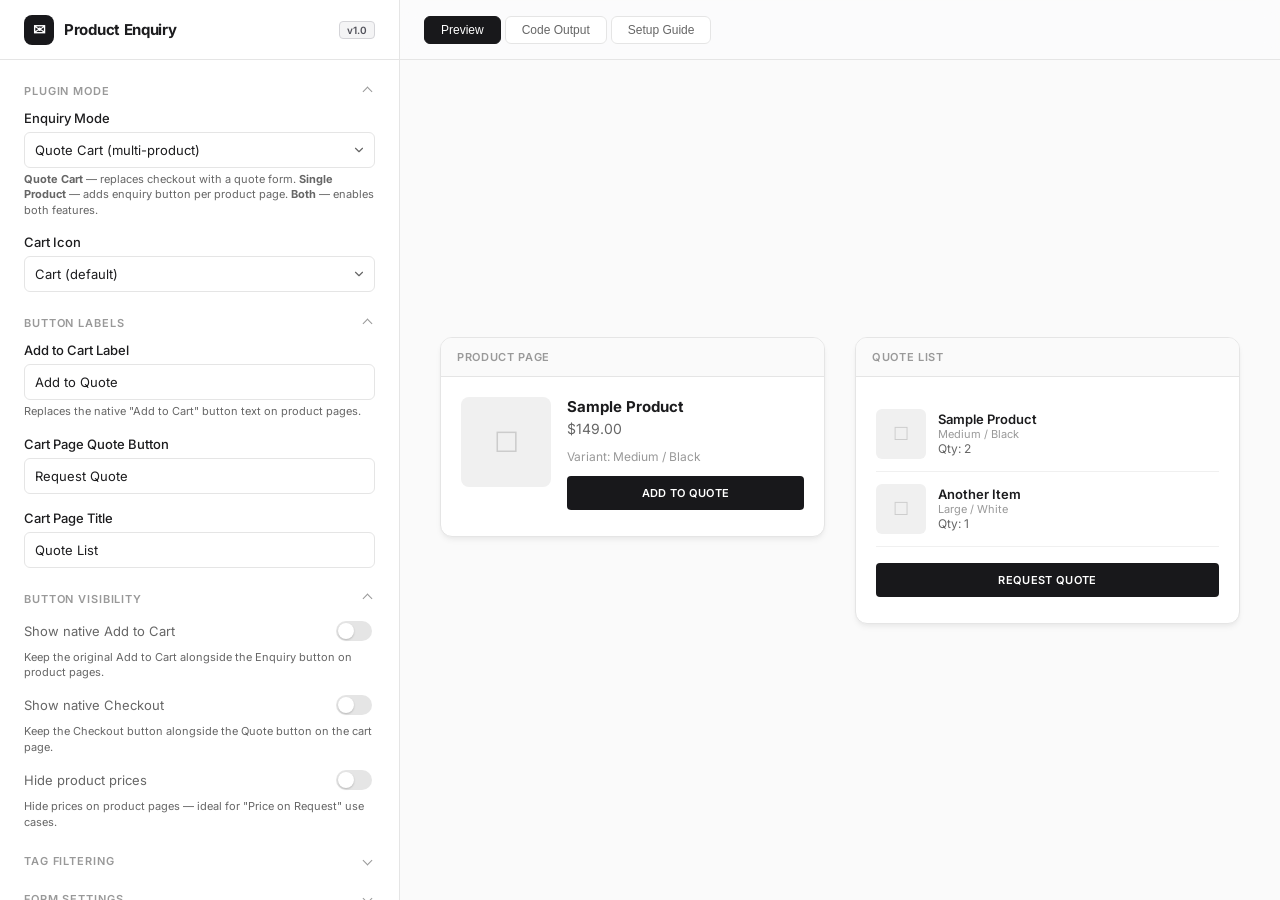
==== config-generator.html @ 03ecea2e "Fix CDN URLs to match actual repo name Product-Quote-Form Co-Authored-By: Claude Opus 4.6 <noreply@a" ====
<!DOCTYPE html>
<html lang="en">
<head>
<meta charset="UTF-8" />
<meta name="viewport" content="width=device-width, initial-scale=1.0" />
<title>SDL Product Enquiry — Config Generator</title>

<link rel="preconnect" href="https://fonts.googleapis.com">
<link rel="preconnect" href="https://fonts.gstatic.com" crossorigin>
<link href="https://fonts.googleapis.com/css2?family=Inter:wght@400;500;600;700&family=JetBrains+Mono:wght@400;500&display=swap" rel="stylesheet">

<style>
:root {
  --bg-body: #F5F5F7;
  --bg-sidebar: #FFFFFF;
  --text-main: #1C1C1E;
  --text-secondary: #666666;
  --text-tertiary: #999999;
  --border-light: #E5E5E5;
  --border-hover: #D4D4D4;
  --border-active: #18181B;
  --accent: #18181B;
  --accent-hover: #09090B;
  --accent-contrast: #FFFFFF;
  --shadow-sm: 0 1px 2px rgba(0,0,0,0.04);
  --shadow-md: 0 4px 6px -1px rgba(0,0,0,0.05), 0 2px 4px -1px rgba(0,0,0,0.03);
  --shadow-lg: 0 20px 40px -12px rgba(0,0,0,0.18);
  --radius-sm: 6px;
  --radius-md: 8px;
  --radius-lg: 12px;
  --sidebar-width: 400px;
  --header-height: 60px;
}

* { box-sizing: border-box; outline: none; }

body {
  font-family: 'Inter', sans-serif;
  background: var(--bg-body);
  color: var(--text-main);
  margin: 0; padding: 0;
  height: 100vh;
  display: flex;
  overflow: hidden;
  font-size: 13px;
  -webkit-font-smoothing: antialiased;
}

/* ── SIDEBAR ─────────────────────────────────────────────────────────── */
.sidebar {
  width: var(--sidebar-width);
  background: var(--bg-sidebar);
  border-right: 1px solid var(--border-light);
  display: flex;
  flex-direction: column;
  z-index: 20;
  flex-shrink: 0;
}
.sidebar-header {
  height: var(--header-height);
  padding: 0 24px;
  border-bottom: 1px solid var(--border-light);
  display: flex; align-items: center; justify-content: space-between;
  background: rgba(255,255,255,0.85);
  backdrop-filter: blur(10px);
  flex-shrink: 0;
}
.sidebar-header h2 {
  font-size: 15px; font-weight: 700; margin: 0;
  display: flex; align-items: center; gap: 10px; letter-spacing: -0.02em;
}
.brand-icon {
  width: 30px; height: 30px; background: var(--accent); color: #fff;
  border-radius: 8px; display: inline-flex; align-items: center; justify-content: center; flex-shrink: 0;
  font-size: 15px;
}
.sidebar-header .badge {
  font-size: 10px; background: #F4F4F5; padding: 2px 7px; border-radius: 4px;
  color: #52525B; font-weight: 600; border: 1px solid #D4D4D8;
}
.sidebar-content { flex: 1; overflow-y: auto; padding: 24px; }
.sidebar-content::-webkit-scrollbar { width: 6px; }
.sidebar-content::-webkit-scrollbar-thumb { background: #E5E5E5; border-radius: 3px; }
.sidebar-content::-webkit-scrollbar-thumb:hover { background: #D4D4D4; }

/* ── GROUPS ──────────────────────────────────────────────────────────── */
.group { margin-bottom: 24px; }
.group-header {
  font-size: 11px; font-weight: 600; text-transform: uppercase; letter-spacing: 0.08em;
  color: var(--text-tertiary); margin-bottom: 12px; cursor: pointer;
  display: flex; align-items: center; justify-content: space-between; transition: color 0.2s;
  user-select: none;
}
.group-header:hover { color: var(--text-main); }
.group-header::after {
  content: ''; width: 6px; height: 6px;
  border-right: 1.5px solid currentColor; border-bottom: 1.5px solid currentColor;
  transform: rotate(45deg); transition: transform 0.2s; margin-right: 4px;
}
.group.open .group-header::after { transform: rotate(-135deg); }
.group-body { display: none; }
.group.open .group-body { display: block; animation: slideIn 0.2s ease-out; }
@keyframes slideIn { from { opacity: 0; transform: translateY(-5px); } to { opacity: 1; transform: translateY(0); } }

/* ── CONTROLS ────────────────────────────────────────────────────────── */
.control-row { margin-bottom: 16px; }
label { display: block; font-size: 13px; font-weight: 500; margin-bottom: 6px; color: var(--text-main); }
.helper { font-size: 11px; color: var(--text-secondary); margin-top: 4px; line-height: 1.4; }

input[type="text"], input[type="number"], select {
  width: 100%; height: 36px; padding: 0 10px;
  font-family: inherit; font-size: 13px;
  border: 1px solid var(--border-light); border-radius: var(--radius-sm);
  background: #fff; color: var(--text-main); transition: all 0.15s; appearance: none;
}
input:hover, select:hover { border-color: var(--border-hover); }
input:focus, select:focus { border-color: var(--border-active); box-shadow: 0 0 0 3px rgba(0,0,0,0.08); }
select {
  background-image: url("data:image/svg+xml;charset=UTF-8,%3csvg xmlns='http://www.w3.org/2000/svg' viewBox='0 0 24 24' fill='none' stroke='%23666' stroke-width='2' stroke-linecap='round' stroke-linejoin='round'%3e%3cpolyline points='6 9 12 15 18 9'%3e%3c/polyline%3e%3c/svg%3e");
  background-repeat: no-repeat; background-position: right 8px center; background-size: 14px; padding-right: 30px;
}

.toggle-row {
  display: flex; align-items: center; justify-content: space-between;
  margin-bottom: 12px; min-height: 24px;
}
.toggle-row label { margin: 0; font-weight: 400; color: var(--text-secondary); }
input[type="checkbox"] {
  appearance: none; width: 36px; height: 20px; background: #E5E5E5; border-radius: 20px;
  position: relative; cursor: pointer; transition: 0.2s; border: none; flex-shrink: 0;
}
input[type="checkbox"]::after {
  content: ''; position: absolute; top: 2px; left: 2px; width: 16px; height: 16px;
  background: #fff; border-radius: 50%; box-shadow: 0 1px 2px rgba(0,0,0,0.2);
  transition: 0.2s cubic-bezier(0.4, 0.0, 0.2, 1);
}
input[type="checkbox"]:checked { background: var(--accent); }
input[type="checkbox"]:checked::after { transform: translateX(16px); }

input[type="color"] {
  width: 28px; height: 28px; padding: 0;
  border: 1.5px solid #B8B8B8; border-radius: 50%; overflow: hidden; cursor: pointer; background: none;
}
input[type="color"]::-webkit-color-swatch-wrapper { padding: 0; }
input[type="color"]::-webkit-color-swatch { border: none; border-radius: 50%; }

.color-row {
  display: flex; align-items: center; justify-content: space-between;
  margin-bottom: 10px;
}
.color-row .color-label { font-size: 12px; font-weight: 500; }

.conditional { display: none; }
.conditional.visible { display: block; animation: slideIn 0.15s ease-out; }

/* ── MAIN AREA ───────────────────────────────────────────────────────── */
.main { flex: 1; display: flex; flex-direction: column; min-width: 0; }
.main-header {
  height: var(--header-height);
  padding: 0 24px;
  border-bottom: 1px solid var(--border-light);
  display: flex; align-items: center; justify-content: space-between;
  background: rgba(255,255,255,0.6);
  backdrop-filter: blur(10px);
  flex-shrink: 0;
}
.tab-bar { display: flex; gap: 4px; }
.tab-btn {
  padding: 6px 16px; font-size: 12px; font-weight: 500;
  border: 1px solid var(--border-light); border-radius: 6px;
  background: #fff; color: var(--text-secondary);
  cursor: pointer; transition: all 0.15s;
}
.tab-btn:hover { border-color: var(--border-hover); color: var(--text-main); }
.tab-btn.active { background: var(--accent); color: #fff; border-color: var(--accent); }

.main-body { flex: 1; overflow: auto; position: relative; }
.tab-panel { display: none; height: 100%; }
.tab-panel.active { display: flex; flex-direction: column; }

/* ── PREVIEW ─────────────────────────────────────────────────────────── */
.preview-area {
  flex: 1; display: flex; align-items: center; justify-content: center;
  padding: 40px; background: #FAFAFA;
}
.preview-split {
  display: flex; gap: 30px; align-items: flex-start; max-width: 900px; width: 100%;
  flex-wrap: wrap; justify-content: center;
}
.preview-split .preview-card { min-width: 320px; max-width: 400px; }
.preview-card {
  background: #fff; border-radius: var(--radius-lg); border: 1px solid var(--border-light);
  box-shadow: var(--shadow-md); overflow: hidden; flex: 1; min-width: 0;
}
.preview-card-header {
  padding: 12px 16px; border-bottom: 1px solid var(--border-light);
  font-size: 11px; font-weight: 600; text-transform: uppercase; letter-spacing: .06em;
  color: var(--text-tertiary); background: #FAFAFA;
}
.preview-card-body { padding: 20px; }

/* mock product */
.mock-product { display: flex; gap: 16px; }
.mock-product-img {
  width: 90px; height: 90px; background: #F0F0F0; border-radius: 8px; flex-shrink: 0;
  display: flex; align-items: center; justify-content: center; color: #CCC; font-size: 28px;
}
.mock-product-info { flex: 1; min-width: 0; }
.mock-product-title { font-size: 15px; font-weight: 700; margin-bottom: 4px; }
.mock-product-price { font-size: 14px; color: var(--text-secondary); margin-bottom: 12px; }
.mock-product-price.hidden-price { display: none; }
.mock-product-variant { font-size: 12px; color: var(--text-tertiary); margin-bottom: 12px; }
.mock-btn {
  display: block; width: 100%; padding: 10px 8px; border: none; cursor: default;
  font-family: inherit; font-size: 11px; font-weight: 600; text-transform: uppercase;
  letter-spacing: .03em; text-align: center; border-radius: 4px; margin-bottom: 6px;
  overflow: hidden; text-overflow: ellipsis; white-space: nowrap;
}
.mock-btn.primary { background: #18181B; color: #fff; }
.mock-btn.secondary { background: #F4F4F5; color: #18181B; border: 1px solid #E5E5E5; }
.mock-btn.hidden-btn { display: none; }

/* mock cart */
.mock-cart-row {
  display: flex; align-items: center; gap: 12px; padding: 12px 0;
  border-bottom: 1px solid #F0F0F0;
}
.mock-cart-thumb {
  width: 50px; height: 50px; background: #F0F0F0; border-radius: 6px; flex-shrink: 0;
  display: flex; align-items: center; justify-content: center; color: #CCC; font-size: 18px;
}
.mock-cart-details { flex: 1; }
.mock-cart-name { font-size: 13px; font-weight: 600; }
.mock-cart-variant { font-size: 11px; color: var(--text-tertiary); }
.mock-cart-qty { font-size: 12px; color: var(--text-secondary); }
.mock-cart-footer { padding-top: 16px; }

/* mock popup */
.mock-popup-overlay {
  display: none;
  position: fixed; top: 0; left: 0; right: 0; bottom: 0;
  background: rgba(0,0,0,0.5); z-index: 1000;
  align-items: center; justify-content: center;
}
.mock-popup-overlay.show { display: flex; }
.mock-popup {
  background: #fff; border-radius: 12px; padding: 28px; width: 420px; max-width: 90vw;
  box-shadow: 0 20px 60px rgba(0,0,0,0.3);
}
.mock-popup h3 { margin: 0 0 16px; font-size: 16px; }
.mock-popup .field { margin-bottom: 12px; }
.mock-popup .field label { font-size: 12px; font-weight: 500; margin-bottom: 4px; }
.mock-popup .field input, .mock-popup .field textarea {
  width: 100%; padding: 8px 10px; border: 1px solid #E5E5E5; border-radius: 6px;
  font-family: inherit; font-size: 12px; resize: none;
}
.mock-popup .field textarea { height: 100px; }
.mock-popup-close {
  position: absolute; top: 12px; right: 16px; background: none; border: none;
  font-size: 20px; cursor: pointer; color: #999;
}

/* ── CODE OUTPUT ─────────────────────────────────────────────────────── */
.code-area { flex: 1; padding: 24px; overflow: auto; }
.code-block-wrap { margin-bottom: 24px; }
.code-block-header {
  display: flex; align-items: center; justify-content: space-between;
  padding: 10px 16px; background: #1E1E1E; border-radius: 8px 8px 0 0;
  font-size: 12px; color: #A0A0A0;
}
.copy-btn {
  padding: 4px 12px; font-size: 11px; font-weight: 500;
  background: rgba(255,255,255,0.1); color: #ccc; border: 1px solid rgba(255,255,255,0.15);
  border-radius: 4px; cursor: pointer; transition: all 0.15s;
}
.copy-btn:hover { background: rgba(255,255,255,0.2); color: #fff; }
.copy-btn.copied { background: #22C55E; color: #fff; border-color: #22C55E; }
pre {
  margin: 0; padding: 16px; background: #282828; border-radius: 0 0 8px 8px;
  overflow-x: auto; font-family: 'JetBrains Mono', monospace; font-size: 12px;
  line-height: 1.6; color: #E0E0E0; white-space: pre-wrap; word-break: break-all;
}
.code-note {
  background: #FFFBEB; border: 1px solid #FDE68A; border-radius: 8px;
  padding: 12px 16px; font-size: 12px; line-height: 1.5; color: #92400E; margin-bottom: 20px;
}
.code-note strong { color: #78350F; }

/* ── SETUP GUIDE ─────────────────────────────────────────────────────── */
.guide-area { flex: 1; padding: 32px 40px; overflow: auto; max-width: 720px; margin: 0 auto; }
.guide-area h3 { font-size: 18px; font-weight: 700; margin: 0 0 8px; }
.guide-area .subtitle { font-size: 13px; color: var(--text-secondary); margin-bottom: 28px; }
.step {
  display: flex; gap: 16px; margin-bottom: 28px; padding-bottom: 28px;
  border-bottom: 1px solid var(--border-light);
}
.step:last-child { border-bottom: none; }
.step-num {
  width: 32px; height: 32px; background: var(--accent); color: #fff;
  border-radius: 50%; display: flex; align-items: center; justify-content: center;
  font-size: 14px; font-weight: 700; flex-shrink: 0;
}
.step-content { flex: 1; }
.step-content h4 { margin: 0 0 6px; font-size: 14px; font-weight: 600; }
.step-content p { margin: 0; font-size: 13px; color: var(--text-secondary); line-height: 1.6; }
.step-content code {
  background: #F4F4F5; padding: 2px 6px; border-radius: 4px; font-family: 'JetBrains Mono', monospace;
  font-size: 11px; color: #18181B;
}
</style>
</head>
<body>

<!-- ═══════════════ SIDEBAR ═══════════════ -->
<div class="sidebar">
  <div class="sidebar-header">
    <h2><span class="brand-icon">✉</span> Product Enquiry</h2>
    <span class="badge">v1.0</span>
  </div>
  <div class="sidebar-content">

    <!-- MODE -->
    <div class="group open">
      <div class="group-header" onclick="this.parentElement.classList.toggle('open')">Plugin Mode</div>
      <div class="group-body">
        <div class="control-row">
          <label>Enquiry Mode</label>
          <select id="cfg-mode" onchange="update()">
            <option value="quote-cart">Quote Cart (multi-product)</option>
            <option value="single-product">Single Product Enquiry</option>
            <option value="both">Both (Cart + Single Product)</option>
          </select>
          <p class="helper"><strong>Quote Cart</strong> — replaces checkout with a quote form. <strong>Single Product</strong> — adds enquiry button per product page. <strong>Both</strong> — enables both features.</p>
        </div>
        <div class="control-row">
          <label>Cart Icon</label>
          <select id="cfg-cartIconType" onchange="update()">
            <option value="cart">Cart (default)</option>
            <option value="heart">Heart / Wishlist</option>
          </select>
        </div>
      </div>
    </div>

    <!-- BUTTON LABELS -->
    <div class="group open">
      <div class="group-header" onclick="this.parentElement.classList.toggle('open')">Button Labels</div>
      <div class="group-body">
        <div class="control-row" id="wrap-addToCartLabel">
          <label>Add to Cart Label</label>
          <input type="text" id="cfg-addToCartLabel" value="Add to Quote" oninput="update()">
          <p class="helper">Replaces the native "Add to Cart" button text on product pages.</p>
        </div>
        <div class="control-row" id="wrap-quoteBtnLabel">
          <label>Cart Page Quote Button</label>
          <input type="text" id="cfg-quoteBtnLabel" value="Request Quote" oninput="update()">
        </div>
        <div class="control-row" id="wrap-singleEnquiryLabel">
          <label>Single Product Enquiry Button</label>
          <input type="text" id="cfg-singleEnquiryLabel" value="Enquire Now" oninput="update()">
        </div>
        <div class="control-row" id="wrap-cartPageTitle">
          <label>Cart Page Title</label>
          <input type="text" id="cfg-cartPageTitle" value="Quote List" oninput="update()">
        </div>
      </div>
    </div>

    <!-- BUTTON VISIBILITY -->
    <div class="group open">
      <div class="group-header" onclick="this.parentElement.classList.toggle('open')">Button Visibility</div>
      <div class="group-body">
        <div class="toggle-row">
          <label>Show native Add to Cart</label>
          <input type="checkbox" id="cfg-showAddToCart" onchange="update()">
        </div>
        <p class="helper" style="margin-top:-6px;margin-bottom:12px">Keep the original Add to Cart alongside the Enquiry button on product pages.</p>
        <div class="toggle-row" id="wrap-showCheckout">
          <label>Show native Checkout</label>
          <input type="checkbox" id="cfg-showCheckout" onchange="update()">
        </div>
        <p class="helper" style="margin-top:-6px;margin-bottom:12px">Keep the Checkout button alongside the Quote button on the cart page.</p>
        <div class="toggle-row">
          <label>Hide product prices</label>
          <input type="checkbox" id="cfg-hidePrice" onchange="update()">
        </div>
        <p class="helper" style="margin-top:-6px;margin-bottom:12px">Hide prices on product pages — ideal for "Price on Request" use cases.</p>
      </div>
    </div>

    <!-- TAG FILTERING -->
    <div class="group">
      <div class="group-header" onclick="this.parentElement.classList.toggle('open')">Tag Filtering</div>
      <div class="group-body">
        <div class="toggle-row">
          <label>Enable tag filtering</label>
          <input type="checkbox" id="cfg-filterByTag" onchange="update()">
        </div>
        <p class="helper" style="margin-top:-6px;margin-bottom:12px">Only apply enquiry to products with a specific tag. Leave unchecked to apply to all products.</p>
        <div class="conditional" id="tag-options">
          <div class="control-row">
            <label>Enquiry Tag</label>
            <input type="text" id="cfg-enquiryTag" value="enquiry" oninput="update()">
            <p class="helper">Products with this tag will show the Enquiry button.</p>
          </div>
          <div class="control-row">
            <label>Exclude Tag (optional)</label>
            <input type="text" id="cfg-excludeTag" value="" oninput="update()">
            <p class="helper">Products with this tag will always keep the normal buy flow.</p>
          </div>
        </div>
      </div>
    </div>

    <!-- FORM SETTINGS -->
    <div class="group">
      <div class="group-header" onclick="this.parentElement.classList.toggle('open')">Form Settings</div>
      <div class="group-body">
        <div class="control-row">
          <label>Form Field Label</label>
          <input type="text" id="cfg-fieldName" value="Cart" oninput="update()">
          <p class="helper">Must match the label of the textarea field in your footer lightbox form.</p>
        </div>
        <div class="toggle-row">
          <label>Include prices in form data</label>
          <input type="checkbox" id="cfg-includePrices" onchange="update()">
        </div>
        <div class="toggle-row">
          <label>Include product URL</label>
          <input type="checkbox" id="cfg-includeProductUrl" checked onchange="update()">
        </div>
      </div>
    </div>

    <!-- EMPTY CART -->
    <div class="group" id="wrap-emptyCart">
      <div class="group-header" onclick="this.parentElement.classList.toggle('open')">Empty Cart Messages</div>
      <div class="group-body">
        <div class="control-row">
          <label>Empty Message</label>
          <input type="text" id="cfg-emptyCartMessage" value="Your quote list is empty." oninput="update()">
        </div>
        <div class="control-row">
          <label>Continue Shopping Label</label>
          <input type="text" id="cfg-returnToShopLabel" value="Continue browsing" oninput="update()">
        </div>
        <div class="control-row">
          <label>Continue Shopping Link</label>
          <input type="text" id="cfg-returnToShopLink" value="/products" oninput="update()">
        </div>
      </div>
    </div>

    <!-- EMAIL LABELS -->
    <div class="group">
      <div class="group-header" onclick="this.parentElement.classList.toggle('open')">Email Format Labels</div>
      <div class="group-body">
        <div class="control-row">
          <label>Item Label</label>
          <input type="text" id="cfg-labelItem" value="Item" oninput="update()">
        </div>
        <div class="control-row">
          <label>Title Label</label>
          <input type="text" id="cfg-labelTitle" value="Title" oninput="update()">
        </div>
        <div class="control-row">
          <label>Variant Label</label>
          <input type="text" id="cfg-labelVariant" value="Variant(s)" oninput="update()">
        </div>
        <div class="control-row">
          <label>SKU Label</label>
          <input type="text" id="cfg-labelSku" value="SKU" oninput="update()">
        </div>
        <div class="control-row">
          <label>Quantity Label</label>
          <input type="text" id="cfg-labelQty" value="Qty" oninput="update()">
        </div>
        <div class="control-row">
          <label>Price Label</label>
          <input type="text" id="cfg-labelPrice" value="Price" oninput="update()">
        </div>
        <div class="control-row">
          <label>Summary Text</label>
          <input type="text" id="cfg-summaryText" value="Quote contains" oninput="update()">
        </div>
      </div>
    </div>

    <!-- BUTTON STYLE -->
    <div class="group">
      <div class="group-header" onclick="this.parentElement.classList.toggle('open')">Button Styling</div>
      <div class="group-body">
        <div class="color-row">
          <span class="color-label">Background</span>
          <input type="color" id="cfg-btnBg" value="#18181B" oninput="update()">
        </div>
        <div class="color-row">
          <span class="color-label">Text Color</span>
          <input type="color" id="cfg-btnColor" value="#FFFFFF" oninput="update()">
        </div>
        <div class="control-row">
          <label>Border Radius</label>
          <input type="text" id="cfg-btnRadius" value="" placeholder="e.g. 4px or 30px" oninput="update()">
        </div>
        <div class="control-row">
          <label>Font Size</label>
          <input type="text" id="cfg-btnFontSize" value="" placeholder="e.g. 14px" oninput="update()">
        </div>
      </div>
    </div>

    <!-- ADVANCED -->
    <div class="group">
      <div class="group-header" onclick="this.parentElement.classList.toggle('open')">Advanced</div>
      <div class="group-body">
        <div class="control-row">
          <label>Execution Delay (ms)</label>
          <input type="number" id="cfg-executionDelay" value="500" oninput="update()">
          <p class="helper">Delay before filling form data after lightbox opens. Increase if form fields aren't populated.</p>
        </div>
        <div class="toggle-row">
          <label>Debug Mode</label>
          <input type="checkbox" id="cfg-debugMode" onchange="update()">
        </div>
      </div>
    </div>

  </div>
</div>

<!-- ═══════════════ MAIN ═══════════════ -->
<div class="main">
  <div class="main-header">
    <div class="tab-bar">
      <button class="tab-btn active" onclick="switchTab('preview',this)">Preview</button>
      <button class="tab-btn" onclick="switchTab('code',this)">Code Output</button>
      <button class="tab-btn" onclick="switchTab('guide',this)">Setup Guide</button>
    </div>
  </div>
  <div class="main-body">

    <!-- PREVIEW TAB -->
    <div class="tab-panel active" id="panel-preview">
      <div class="preview-area">
        <div class="preview-split">

          <!-- Product Page Mock -->
          <div class="preview-card" id="card-product">
            <div class="preview-card-header">Product Page</div>
            <div class="preview-card-body">
              <div class="mock-product">
                <div class="mock-product-img">☐</div>
                <div class="mock-product-info">
                  <div class="mock-product-title">Sample Product</div>
                  <div class="mock-product-price" id="prev-price">$149.00</div>
                  <div class="mock-product-variant">Variant: Medium / Black</div>
                  <button class="mock-btn primary" id="prev-addToCart">Add to Quote</button>
                  <button class="mock-btn primary" id="prev-enquiryBtn" style="display:none">Enquire Now</button>
                </div>
              </div>
            </div>
          </div>

          <!-- Cart Page Mock -->
          <div class="preview-card" id="card-cart">
            <div class="preview-card-header" id="prev-cartHeader">Quote List</div>
            <div class="preview-card-body">
              <div class="mock-cart-row">
                <div class="mock-cart-thumb">☐</div>
                <div class="mock-cart-details">
                  <div class="mock-cart-name">Sample Product</div>
                  <div class="mock-cart-variant">Medium / Black</div>
                  <div class="mock-cart-qty">Qty: 2</div>
                </div>
              </div>
              <div class="mock-cart-row">
                <div class="mock-cart-thumb">☐</div>
                <div class="mock-cart-details">
                  <div class="mock-cart-name">Another Item</div>
                  <div class="mock-cart-variant">Large / White</div>
                  <div class="mock-cart-qty">Qty: 1</div>
                </div>
              </div>
              <div class="mock-cart-footer">
                <button class="mock-btn secondary" id="prev-checkoutBtn">Checkout</button>
                <button class="mock-btn primary" id="prev-quoteBtn">Request Quote</button>
              </div>
            </div>
          </div>
        </div>
      </div>
    </div>

    <!-- CODE TAB -->
    <div class="tab-panel" id="panel-code">
      <div class="code-area">
        <div class="code-note">
          <strong>Installation:</strong> Paste the <strong>Header Code Injection</strong> snippet into
          <em>Settings → Advanced → Code Injection → Header</em>.
          Paste the <strong>Footer Code Injection</strong> snippet into the Footer section.
          See the <strong>Setup Guide</strong> tab for full instructions.
        </div>

        <div class="code-block-wrap">
          <div class="code-block-header">
            <span>Header Code Injection (Settings → Advanced → Code Injection)</span>
            <button class="copy-btn" onclick="copyCode('code-header',this)">Copy</button>
          </div>
          <pre id="code-header"></pre>
        </div>

        <div class="code-block-wrap">
          <div class="code-block-header">
            <span>Footer Code Injection</span>
            <button class="copy-btn" onclick="copyCode('code-footer',this)">Copy</button>
          </div>
          <pre id="code-footer"></pre>
        </div>
      </div>
    </div>

    <!-- GUIDE TAB -->
    <div class="tab-panel" id="panel-guide">
      <div class="guide-area">
        <h3>Setup Guide</h3>
        <p class="subtitle">Follow these steps to install the Product Enquiry plugin on your Squarespace site.</p>

        <div class="step">
          <div class="step-num">1</div>
          <div class="step-content">
            <h4>Create the Lightbox Form</h4>
            <p>Go to your Squarespace site editor. Open the <strong>Footer</strong> section. Add a <strong>Form Block</strong> and set it to open as a <strong>Lightbox</strong>. Design the form with the fields you want (Name, Email, Phone, Message, etc.). Add one <strong>Textarea</strong> field and set its label to match the <code>Form Field Label</code> setting in the config (default: <code>Cart</code>). This field will be auto-filled with product/cart data. You may want to hide this field with CSS later.</p>
          </div>
        </div>

        <div class="step">
          <div class="step-num">2</div>
          <div class="step-content">
            <h4>Configure Form Storage</h4>
            <p>Make sure the form is set to send submissions to your <strong>email</strong> (Form → Storage → Email). You'll receive product details directly in the email when customers submit enquiries.</p>
          </div>
        </div>

        <div class="step">
          <div class="step-num">3</div>
          <div class="step-content">
            <h4>Configure the Plugin</h4>
            <p>Use the sidebar controls to configure your plugin settings. Choose your <strong>mode</strong> (Quote Cart, Single Product, or Both), set your <strong>button labels</strong>, and adjust visibility options. If you want to apply the enquiry only to specific products, enable <strong>Tag Filtering</strong> and add a tag like <code>enquiry</code> to those products.</p>
          </div>
        </div>

        <div class="step">
          <div class="step-num">4</div>
          <div class="step-content">
            <h4>Copy the Header Code</h4>
            <p>Go to the <strong>Code Output</strong> tab, copy the <strong>Header Code Injection</strong> snippet, and paste it into <strong>Settings → Advanced → Code Injection → Header</strong> in your Squarespace admin.</p>
          </div>
        </div>

        <div class="step">
          <div class="step-num">5</div>
          <div class="step-content">
            <h4>Copy the Footer Code</h4>
            <p>Copy the <strong>Footer Code Injection</strong> snippet and paste it into the <strong>Footer</strong> section of Code Injection.</p>
          </div>
        </div>

        <div class="step">
          <div class="step-num">6</div>
          <div class="step-content">
            <h4>Tag Your Products (if using tag filtering)</h4>
            <p>If tag filtering is enabled, go to each product you want to add enquiry functionality to and add the tag you configured (default: <code>enquiry</code>). Products without the tag will keep the normal purchase flow.</p>
          </div>
        </div>

        <div class="step">
          <div class="step-num">7</div>
          <div class="step-content">
            <h4>Optional: Hide the Cart Field</h4>
            <p>To hide the auto-filled "Cart" textarea from the popup form, add this CSS to <strong>Design → Custom CSS</strong>:</p>
            <p><code>.lightbox-inner .field-list .form-item:has(label[for] .title:not(:empty)) { /* target the Cart field by its wrapper */ }</code></p>
            <p>Or simply position it off-screen. The exact CSS depends on your form structure — enable <strong>Debug Mode</strong> to inspect elements.</p>
          </div>
        </div>

        <div class="step">
          <div class="step-num">8</div>
          <div class="step-content">
            <h4>Test & Go Live</h4>
            <p>Visit a product page and click the Enquiry button (or add products to cart and test the quote form). Verify that the form popup shows the correct product details. Submit a test enquiry and check your email. Disable <strong>Debug Mode</strong> when you're satisfied.</p>
          </div>
        </div>

      </div>
    </div>

  </div>
</div>

<!-- popup mock -->
<div class="mock-popup-overlay" id="mockPopup" onclick="if(event.target===this)this.classList.remove('show')">
  <div class="mock-popup" style="position:relative">
    <button class="mock-popup-close" onclick="document.getElementById('mockPopup').classList.remove('show')">✕</button>
    <h3>Enquiry Form</h3>
    <div class="field"><label>Name</label><input type="text" placeholder="Your name" disabled></div>
    <div class="field"><label>Email</label><input type="text" placeholder="you@example.com" disabled></div>
    <div class="field"><label id="popup-field-label">Cart</label><textarea id="popup-field-value" disabled></textarea></div>
    <button class="mock-btn primary" style="margin-top:12px">Submit Enquiry</button>
  </div>
</div>

<script>
const V = id => document.getElementById(id);
const $ = sel => document.querySelector(sel);

function switchTab(name, btn) {
  document.querySelectorAll('.tab-btn').forEach(b => b.classList.remove('active'));
  document.querySelectorAll('.tab-panel').forEach(p => p.classList.remove('active'));
  btn.classList.add('active');
  V('panel-' + name).classList.add('active');
}

function getVal(id) {
  const el = V(id);
  if (!el) return '';
  if (el.type === 'checkbox') return el.checked;
  return el.value;
}

function update() {
  const mode = getVal('cfg-mode');

  // conditional visibility
  const isCart = mode === 'quote-cart' || mode === 'both';
  const isSingle = mode === 'single-product' || mode === 'both';

  V('wrap-addToCartLabel').style.display = isCart ? '' : 'none';
  V('wrap-quoteBtnLabel').style.display = isCart ? '' : 'none';
  V('wrap-cartPageTitle').style.display = isCart ? '' : 'none';
  V('wrap-singleEnquiryLabel').style.display = isSingle ? '' : 'none';
  V('wrap-showCheckout').style.display = isCart ? '' : 'none';
  V('wrap-emptyCart').style.display = isCart ? '' : 'none';

  const filterByTag = getVal('cfg-filterByTag');
  V('tag-options').classList.toggle('visible', filterByTag);

  // preview updates
  updatePreview(mode, isCart, isSingle);

  // code output
  generateCode();
}

function updatePreview(mode, isCart, isSingle) {
  const addToCartLabel = getVal('cfg-addToCartLabel') || 'Add to Quote';
  const quoteBtnLabel = getVal('cfg-quoteBtnLabel') || 'Request Quote';
  const singleLabel = getVal('cfg-singleEnquiryLabel') || 'Enquire Now';
  const cartTitle = getVal('cfg-cartPageTitle') || 'Quote List';
  const showAddToCart = getVal('cfg-showAddToCart');
  const showCheckout = getVal('cfg-showCheckout');
  const hidePrice = getVal('cfg-hidePrice');
  const btnBg = getVal('cfg-btnBg');
  const btnColor = getVal('cfg-btnColor');
  const btnRadius = getVal('cfg-btnRadius');
  const btnFontSize = getVal('cfg-btnFontSize');

  // product card
  const addBtn = V('prev-addToCart');
  const enquiryBtn = V('prev-enquiryBtn');

  if (mode === 'quote-cart') {
    addBtn.style.display = '';
    addBtn.innerText = addToCartLabel;
    enquiryBtn.style.display = 'none';
  } else if (mode === 'single-product') {
    addBtn.style.display = showAddToCart ? '' : 'none';
    addBtn.innerText = 'Add to Cart';
    addBtn.classList.remove('primary');
    addBtn.classList.add('secondary');
    enquiryBtn.style.display = '';
    enquiryBtn.innerText = singleLabel;
  } else {
    addBtn.style.display = '';
    addBtn.innerText = addToCartLabel;
    enquiryBtn.style.display = '';
    enquiryBtn.innerText = singleLabel;
  }

  // price
  V('prev-price').classList.toggle('hidden-price', hidePrice);

  // cart card
  V('card-cart').style.display = isCart ? '' : 'none';
  V('prev-cartHeader').innerText = cartTitle;
  V('prev-checkoutBtn').style.display = showCheckout ? '' : 'none';
  V('prev-quoteBtn').innerText = quoteBtnLabel;

  // button styling
  [V('prev-quoteBtn'), enquiryBtn].forEach(b => {
    if (btnBg) b.style.backgroundColor = btnBg;
    else b.style.backgroundColor = '';
    if (btnColor) b.style.color = btnColor;
    else b.style.color = '';
    if (btnRadius) b.style.borderRadius = btnRadius;
    else b.style.borderRadius = '';
    if (btnFontSize) b.style.fontSize = btnFontSize;
    else b.style.fontSize = '';
  });

  // wire up preview click for popup
  enquiryBtn.onclick = () => showMockPopup('single');
  V('prev-quoteBtn').onclick = () => showMockPopup('cart');
}

function showMockPopup(type) {
  const fieldLabel = getVal('cfg-fieldName') || 'Cart';
  V('popup-field-label').innerText = fieldLabel;

  let val = '';
  if (type === 'cart') {
    const lItem = getVal('cfg-labelItem') || 'Item';
    const lVariant = getVal('cfg-labelVariant') || 'Variant(s)';
    const lQty = getVal('cfg-labelQty') || 'Qty';
    const lSku = getVal('cfg-labelSku') || 'SKU';
    const lPrice = getVal('cfg-labelPrice') || 'Price';
    const summary = getVal('cfg-summaryText') || 'Quote contains';
    const incPrice = getVal('cfg-includePrices');

    val += lItem + ' 1: Sample Product\n';
    val += lVariant + ': Medium / Black\n';
    val += lQty + ': 2\n';
    if (incPrice) val += lPrice + ': $149.00\n';
    val += '----------------------\n';
    val += lItem + ' 2: Another Item\n';
    val += lVariant + ': Large / White\n';
    val += lQty + ': 1\n';
    if (incPrice) val += lPrice + ': $89.00\n';
    val += '----------------------\n';
    val += '\n' + summary + ': 3 items.\n';
  } else {
    const lTitle = getVal('cfg-labelTitle') || 'Title';
    const lVariant = getVal('cfg-labelVariant') || 'Variant(s)';
    const lQty = getVal('cfg-labelQty') || 'Qty';
    const lPrice = getVal('cfg-labelPrice') || 'Price';
    const incPrice = getVal('cfg-includePrices');
    const incUrl = getVal('cfg-includeProductUrl');

    val += lTitle + ': Sample Product\n';
    val += lVariant + ': Medium / Black\n';
    val += lQty + ': 1\n';
    if (incPrice) val += lPrice + ': $149.00\n';
    if (incUrl) val += 'URL: https://yoursite.com/products/sample-product\n';
  }

  V('popup-field-value').value = val;
  V('mockPopup').classList.add('show');
}

function generateCode() {
  const cfg = {};

  const fields = [
    ['mode','quote-cart'], ['cartIconType','cart'], ['fieldName','Cart'],
    ['addToCartLabel','Add to Quote'], ['quoteBtnLabel','Request Quote'],
    ['singleEnquiryLabel','Enquire Now'], ['cartPageTitle','Quote List'],
    ['showAddToCart',false], ['showCheckout',false], ['hidePrice',false],
    ['filterByTag',false], ['enquiryTag','enquiry'], ['excludeTag',''],
    ['emptyCartMessage','Your quote list is empty.'],
    ['returnToShopLabel','Continue browsing'], ['returnToShopLink','/products'],
    ['includePrices',false], ['includeProductUrl',true],
    ['labelItem','Item'], ['labelTitle','Title'], ['labelVariant','Variant(s)'],
    ['labelSku','SKU'], ['labelQty','Qty'], ['labelPrice','Price'],
    ['summaryText','Quote contains'],
    ['btnBg','#18181B'], ['btnColor','#FFFFFF'], ['btnRadius',''], ['btnFontSize',''],
    ['executionDelay',500], ['debugMode',false]
  ];

  fields.forEach(([key, def]) => {
    const val = getVal('cfg-' + key);
    if (typeof def === 'boolean') {
      if (val !== def) cfg[key] = val;
    } else if (typeof def === 'number') {
      const n = parseInt(val, 10);
      if (!isNaN(n) && n !== def) cfg[key] = n;
    } else {
      if (val !== def && val !== '') cfg[key] = val;
    }
  });

  // always include mode
  cfg.mode = getVal('cfg-mode');

  let configStr = 'window.SDL_ENQUIRY_CONFIG = ' + JSON.stringify(cfg, null, 2) + ';';

  const headerCode = '<script>\n' + configStr + '\n<\/script>';

  const footerCode = '<script src="https://cdn.jsdelivr.net/gh/square-design-lab/Product-Quote-Form@latest/enquiry.min.js"><\/script>\n<link rel="stylesheet" href="https://cdn.jsdelivr.net/gh/square-design-lab/Product-Quote-Form@latest/enquiry.min.css">';

  V('code-header').textContent = headerCode;
  V('code-footer').textContent = footerCode;
}

function copyCode(id, btn) {
  const text = V(id).textContent;
  navigator.clipboard.writeText(text).then(() => {
    btn.classList.add('copied');
    btn.textContent = 'Copied!';
    setTimeout(() => { btn.classList.remove('copied'); btn.textContent = 'Copy'; }, 1500);
  });
}

// init
update();
</script>
</body>
</html>
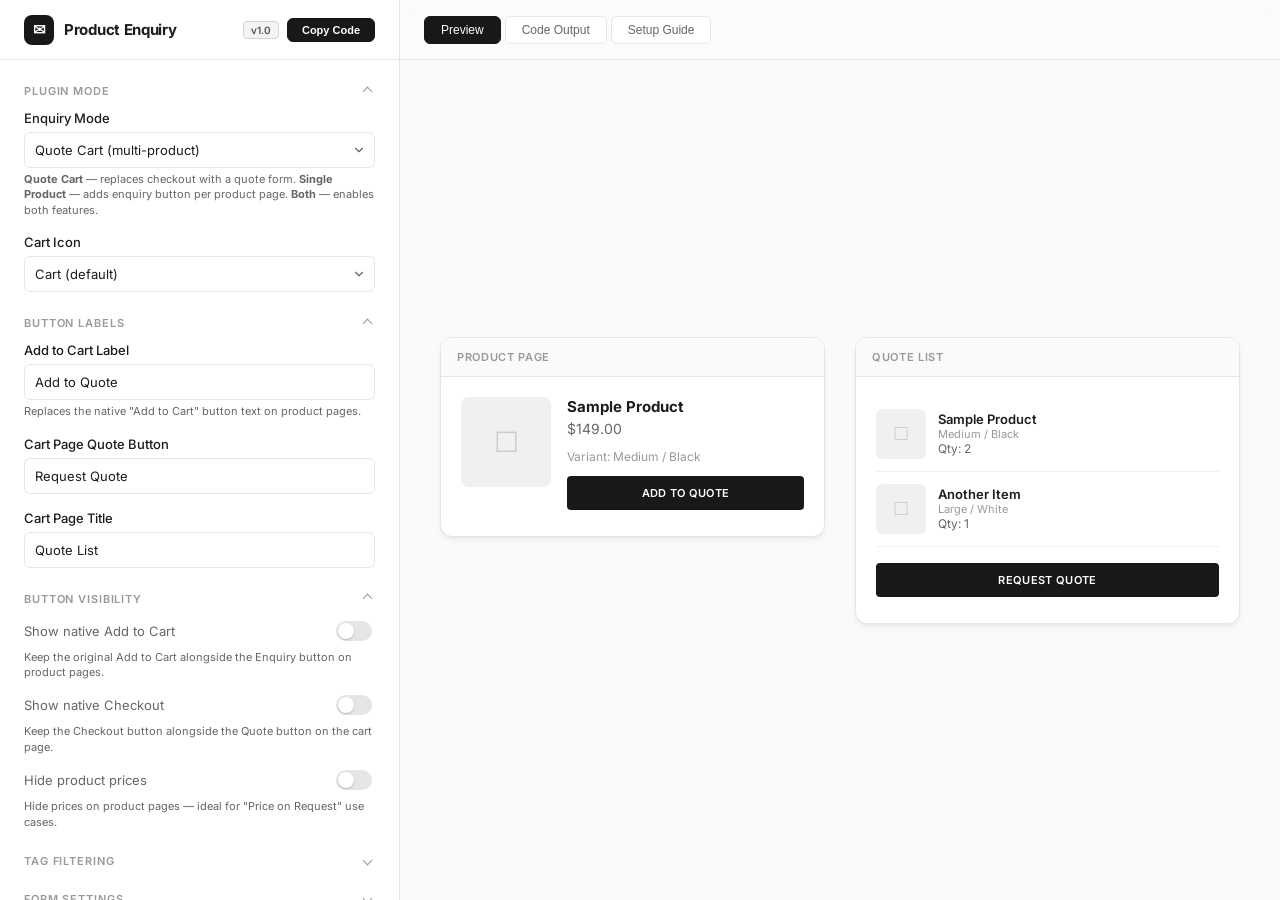
==== commit 8fd26860: "Combine code output into single block, add Copy Code button - Merged header and footer code into one" ====
--- a/config-generator.html
+++ b/config-generator.html
@@ -275,6 +275,13 @@
 }
 .copy-btn:hover { background: rgba(255,255,255,0.2); color: #fff; }
 .copy-btn.copied { background: #22C55E; color: #fff; border-color: #22C55E; }
+.copy-btn.sidebar-copy {
+  background: var(--accent); color: var(--accent-contrast);
+  border: 1px solid var(--accent); padding: 5px 14px; font-size: 11px;
+  font-weight: 600; border-radius: 6px; cursor: pointer; transition: all 0.15s;
+}
+.copy-btn.sidebar-copy:hover { background: var(--accent-hover); }
+.copy-btn.sidebar-copy.copied { background: #22C55E; border-color: #22C55E; }
 pre {
   margin: 0; padding: 16px; background: #282828; border-radius: 0 0 8px 8px;
   overflow-x: auto; font-family: 'JetBrains Mono', monospace; font-size: 12px;
@@ -315,7 +322,10 @@
 <div class="sidebar">
   <div class="sidebar-header">
     <h2><span class="brand-icon">✉</span> Product Enquiry</h2>
-    <span class="badge">v1.0</span>
+    <div style="display:flex;align-items:center;gap:8px;">
+      <span class="badge">v1.0</span>
+      <button class="copy-btn sidebar-copy" onclick="copyCode('code-full',this)">Copy Code</button>
+    </div>
   </div>
   <div class="sidebar-content">
 
@@ -595,26 +605,17 @@
     <div class="tab-panel" id="panel-code">
       <div class="code-area">
         <div class="code-note">
-          <strong>Installation:</strong> Paste the <strong>Header Code Injection</strong> snippet into
+          <strong>Installation:</strong> Copy the code below and paste it into
           <em>Settings → Advanced → Code Injection → Header</em>.
-          Paste the <strong>Footer Code Injection</strong> snippet into the Footer section.
           See the <strong>Setup Guide</strong> tab for full instructions.
         </div>
 
         <div class="code-block-wrap">
           <div class="code-block-header">
-            <span>Header Code Injection (Settings → Advanced → Code Injection)</span>
-            <button class="copy-btn" onclick="copyCode('code-header',this)">Copy</button>
-          </div>
-          <pre id="code-header"></pre>
-        </div>
-
-        <div class="code-block-wrap">
-          <div class="code-block-header">
-            <span>Footer Code Injection</span>
-            <button class="copy-btn" onclick="copyCode('code-footer',this)">Copy</button>
-          </div>
-          <pre id="code-footer"></pre>
+            <span>Code Injection (Settings → Advanced → Code Injection → Header)</span>
+            <button class="copy-btn" onclick="copyCode('code-full',this)">Copy</button>
+          </div>
+          <pre id="code-full"></pre>
         </div>
       </div>
     </div>
@@ -652,24 +653,24 @@
         <div class="step">
           <div class="step-num">4</div>
           <div class="step-content">
-            <h4>Copy the Header Code</h4>
-            <p>Go to the <strong>Code Output</strong> tab, copy the <strong>Header Code Injection</strong> snippet, and paste it into <strong>Settings → Advanced → Code Injection → Header</strong> in your Squarespace admin.</p>
+            <h4>Copy the Code</h4>
+            <p>Go to the <strong>Code Output</strong> tab (or use the <strong>Copy Code</strong> button in the sidebar header), copy the full code snippet, and paste it into <strong>Settings → Advanced → Code Injection → Header</strong> in your Squarespace admin.</p>
           </div>
         </div>
 
         <div class="step">
           <div class="step-num">5</div>
           <div class="step-content">
-            <h4>Copy the Footer Code</h4>
-            <p>Copy the <strong>Footer Code Injection</strong> snippet and paste it into the <strong>Footer</strong> section of Code Injection.</p>
+            <h4>Tag Your Products (if using tag filtering)</h4>
+            <p>If tag filtering is enabled, go to each product you want to add enquiry functionality to and add the tag you configured (default: <code>enquiry</code>). Products without the tag will keep the normal purchase flow. Make sure the tag in Squarespace exactly matches the <code>Enquiry Tag</code> value in your config.</p>
           </div>
         </div>
 
         <div class="step">
           <div class="step-num">6</div>
           <div class="step-content">
-            <h4>Tag Your Products (if using tag filtering)</h4>
-            <p>If tag filtering is enabled, go to each product you want to add enquiry functionality to and add the tag you configured (default: <code>enquiry</code>). Products without the tag will keep the normal purchase flow.</p>
+            <h4>Checkout vs. Quote</h4>
+            <p><strong>Important:</strong> Squarespace uses a single cart for all products. If you're using this plugin to replace checkout with quotes, we recommend <strong>hiding the Checkout button</strong> (disable "Show native Checkout" in the sidebar). When tag filtering is enabled, only tagged products will appear in the quote form — but the native checkout would still process all cart items, which can cause confusion. For stores where some products are for purchase and others for quoting, consider using separate store pages.</p>
           </div>
         </div>
 
@@ -878,26 +879,32 @@
   fields.forEach(([key, def]) => {
     const val = getVal('cfg-' + key);
     if (typeof def === 'boolean') {
-      if (val !== def) cfg[key] = val;
+      cfg[key] = val;
     } else if (typeof def === 'number') {
       const n = parseInt(val, 10);
-      if (!isNaN(n) && n !== def) cfg[key] = n;
+      if (!isNaN(n)) cfg[key] = n;
     } else {
-      if (val !== def && val !== '') cfg[key] = val;
+      if (val !== '') cfg[key] = val;
     }
   });
 
-  // always include mode
-  cfg.mode = getVal('cfg-mode');
+  // remove empty optional strings
+  if (!cfg.excludeTag) delete cfg.excludeTag;
+  if (!cfg.btnRadius) delete cfg.btnRadius;
+  if (!cfg.btnFontSize) delete cfg.btnFontSize;
+
+  // remove tag settings when filtering is disabled
+  if (!cfg.filterByTag) {
+    delete cfg.filterByTag;
+    delete cfg.enquiryTag;
+    delete cfg.excludeTag;
+  }
 
   let configStr = 'window.SDL_ENQUIRY_CONFIG = ' + JSON.stringify(cfg, null, 2) + ';';
 
-  const headerCode = '<script>\n' + configStr + '\n<\/script>';
-
-  const footerCode = '<script src="https://cdn.jsdelivr.net/gh/square-design-lab/Product-Quote-Form@latest/enquiry.min.js"><\/script>\n<link rel="stylesheet" href="https://cdn.jsdelivr.net/gh/square-design-lab/Product-Quote-Form@latest/enquiry.min.css">';
-
-  V('code-header').textContent = headerCode;
-  V('code-footer').textContent = footerCode;
+  const fullCode = '<script>\n' + configStr + '\n<\/script>\n\n<script src="https://cdn.jsdelivr.net/gh/square-design-lab/Product-Quote-Form@latest/enquiry.min.js"><\/script>\n<link rel="stylesheet" href="https://cdn.jsdelivr.net/gh/square-design-lab/Product-Quote-Form@latest/enquiry.min.css">';
+
+  V('code-full').textContent = fullCode;
 }
 
 function copyCode(id, btn) {
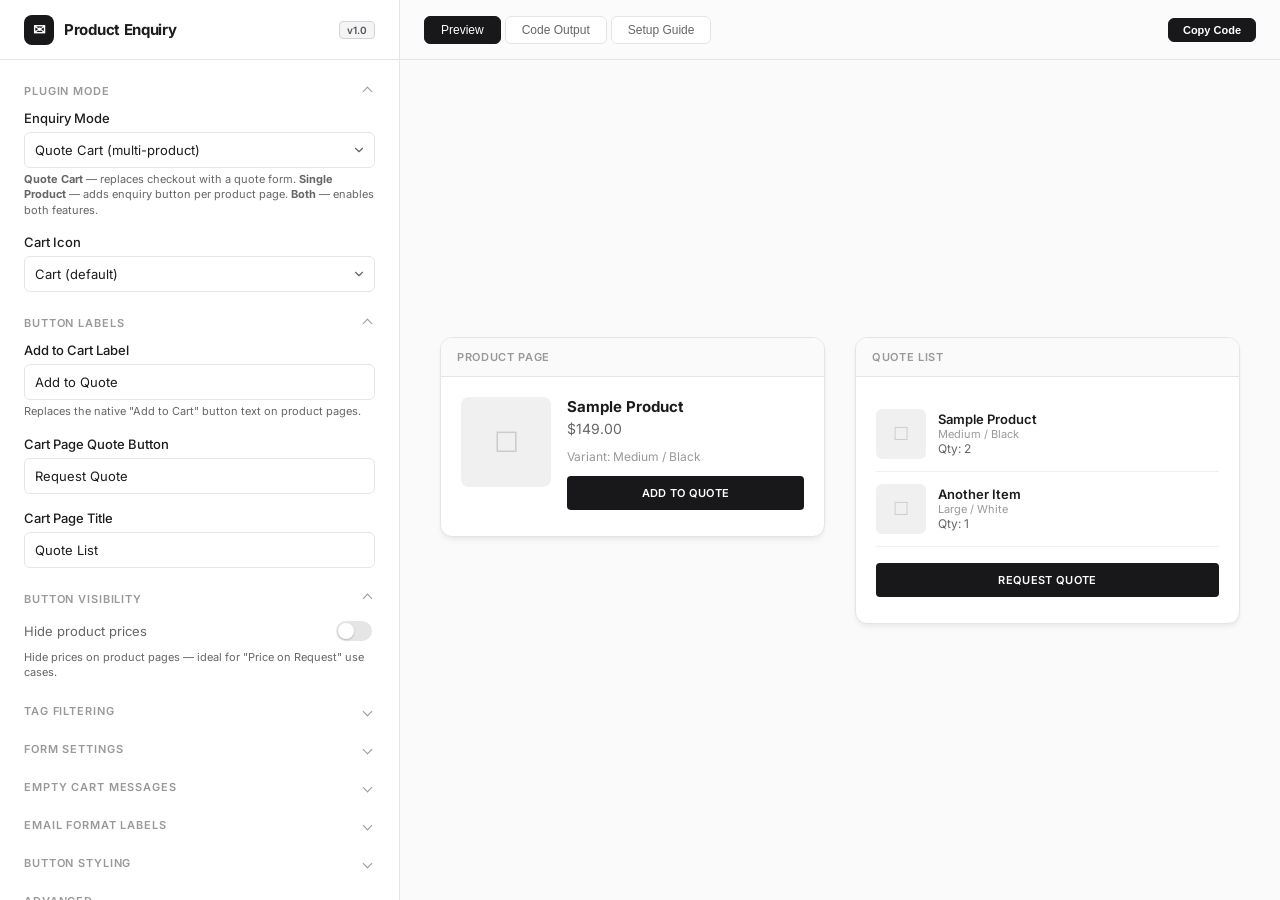
==== commit 414b3636: "Add store-page enquiry buttons for single-product mode, remove confusing options - Show Enquire Now " ====
--- a/config-generator.html
+++ b/config-generator.html
@@ -322,10 +322,7 @@
 <div class="sidebar">
   <div class="sidebar-header">
     <h2><span class="brand-icon">✉</span> Product Enquiry</h2>
-    <div style="display:flex;align-items:center;gap:8px;">
-      <span class="badge">v1.0</span>
-      <button class="copy-btn sidebar-copy" onclick="copyCode('code-full',this)">Copy Code</button>
-    </div>
+    <span class="badge">v1.0</span>
   </div>
   <div class="sidebar-content">
 
@@ -381,16 +378,6 @@
       <div class="group-header" onclick="this.parentElement.classList.toggle('open')">Button Visibility</div>
       <div class="group-body">
         <div class="toggle-row">
-          <label>Show native Add to Cart</label>
-          <input type="checkbox" id="cfg-showAddToCart" onchange="update()">
-        </div>
-        <p class="helper" style="margin-top:-6px;margin-bottom:12px">Keep the original Add to Cart alongside the Enquiry button on product pages.</p>
-        <div class="toggle-row" id="wrap-showCheckout">
-          <label>Show native Checkout</label>
-          <input type="checkbox" id="cfg-showCheckout" onchange="update()">
-        </div>
-        <p class="helper" style="margin-top:-6px;margin-bottom:12px">Keep the Checkout button alongside the Quote button on the cart page.</p>
-        <div class="toggle-row">
           <label>Hide product prices</label>
           <input type="checkbox" id="cfg-hidePrice" onchange="update()">
         </div>
@@ -528,10 +515,6 @@
           <input type="number" id="cfg-executionDelay" value="500" oninput="update()">
           <p class="helper">Delay before filling form data after lightbox opens. Increase if form fields aren't populated.</p>
         </div>
-        <div class="toggle-row">
-          <label>Debug Mode</label>
-          <input type="checkbox" id="cfg-debugMode" onchange="update()">
-        </div>
       </div>
     </div>
 
@@ -546,6 +529,7 @@
       <button class="tab-btn" onclick="switchTab('code',this)">Code Output</button>
       <button class="tab-btn" onclick="switchTab('guide',this)">Setup Guide</button>
     </div>
+    <button class="copy-btn sidebar-copy" onclick="copyCode('code-full',this)">Copy Code</button>
   </div>
   <div class="main-body">
 
@@ -669,8 +653,8 @@
         <div class="step">
           <div class="step-num">6</div>
           <div class="step-content">
-            <h4>Checkout vs. Quote</h4>
-            <p><strong>Important:</strong> Squarespace uses a single cart for all products. If you're using this plugin to replace checkout with quotes, we recommend <strong>hiding the Checkout button</strong> (disable "Show native Checkout" in the sidebar). When tag filtering is enabled, only tagged products will appear in the quote form — but the native checkout would still process all cart items, which can cause confusion. For stores where some products are for purchase and others for quoting, consider using separate store pages.</p>
+            <h4>How It Works</h4>
+            <p>This plugin automatically <strong>hides the native Add to Cart and Checkout buttons</strong> and replaces them with enquiry/quote buttons. Squarespace uses a single cart for all products, so hiding checkout prevents customers from accidentally purchasing items meant for quoting. When tag filtering is enabled, only tagged products will show enquiry buttons — untagged products keep the normal purchase flow.</p>
           </div>
         </div>
 
@@ -680,7 +664,7 @@
             <h4>Optional: Hide the Cart Field</h4>
             <p>To hide the auto-filled "Cart" textarea from the popup form, add this CSS to <strong>Design → Custom CSS</strong>:</p>
             <p><code>.lightbox-inner .field-list .form-item:has(label[for] .title:not(:empty)) { /* target the Cart field by its wrapper */ }</code></p>
-            <p>Or simply position it off-screen. The exact CSS depends on your form structure — enable <strong>Debug Mode</strong> to inspect elements.</p>
+            <p>Or simply position it off-screen. The exact CSS depends on your form structure.</p>
           </div>
         </div>
 
@@ -688,7 +672,7 @@
           <div class="step-num">8</div>
           <div class="step-content">
             <h4>Test & Go Live</h4>
-            <p>Visit a product page and click the Enquiry button (or add products to cart and test the quote form). Verify that the form popup shows the correct product details. Submit a test enquiry and check your email. Disable <strong>Debug Mode</strong> when you're satisfied.</p>
+            <p>Visit a product page and click the Enquiry button (or add products to cart and test the quote form). Verify that the form popup shows the correct product details. Submit a test enquiry and check your email.</p>
           </div>
         </div>
 
@@ -739,7 +723,6 @@
   V('wrap-quoteBtnLabel').style.display = isCart ? '' : 'none';
   V('wrap-cartPageTitle').style.display = isCart ? '' : 'none';
   V('wrap-singleEnquiryLabel').style.display = isSingle ? '' : 'none';
-  V('wrap-showCheckout').style.display = isCart ? '' : 'none';
   V('wrap-emptyCart').style.display = isCart ? '' : 'none';
 
   const filterByTag = getVal('cfg-filterByTag');
@@ -757,8 +740,6 @@
   const quoteBtnLabel = getVal('cfg-quoteBtnLabel') || 'Request Quote';
   const singleLabel = getVal('cfg-singleEnquiryLabel') || 'Enquire Now';
   const cartTitle = getVal('cfg-cartPageTitle') || 'Quote List';
-  const showAddToCart = getVal('cfg-showAddToCart');
-  const showCheckout = getVal('cfg-showCheckout');
   const hidePrice = getVal('cfg-hidePrice');
   const btnBg = getVal('cfg-btnBg');
   const btnColor = getVal('cfg-btnColor');
@@ -772,17 +753,18 @@
   if (mode === 'quote-cart') {
     addBtn.style.display = '';
     addBtn.innerText = addToCartLabel;
+    addBtn.classList.remove('secondary');
+    addBtn.classList.add('primary');
     enquiryBtn.style.display = 'none';
   } else if (mode === 'single-product') {
-    addBtn.style.display = showAddToCart ? '' : 'none';
-    addBtn.innerText = 'Add to Cart';
-    addBtn.classList.remove('primary');
-    addBtn.classList.add('secondary');
+    addBtn.style.display = 'none';
     enquiryBtn.style.display = '';
     enquiryBtn.innerText = singleLabel;
   } else {
     addBtn.style.display = '';
     addBtn.innerText = addToCartLabel;
+    addBtn.classList.remove('secondary');
+    addBtn.classList.add('primary');
     enquiryBtn.style.display = '';
     enquiryBtn.innerText = singleLabel;
   }
@@ -793,7 +775,7 @@
   // cart card
   V('card-cart').style.display = isCart ? '' : 'none';
   V('prev-cartHeader').innerText = cartTitle;
-  V('prev-checkoutBtn').style.display = showCheckout ? '' : 'none';
+  V('prev-checkoutBtn').style.display = 'none';
   V('prev-quoteBtn').innerText = quoteBtnLabel;
 
   // button styling
@@ -864,7 +846,7 @@
     ['mode','quote-cart'], ['cartIconType','cart'], ['fieldName','Cart'],
     ['addToCartLabel','Add to Quote'], ['quoteBtnLabel','Request Quote'],
     ['singleEnquiryLabel','Enquire Now'], ['cartPageTitle','Quote List'],
-    ['showAddToCart',false], ['showCheckout',false], ['hidePrice',false],
+    ['hidePrice',false],
     ['filterByTag',false], ['enquiryTag','enquiry'], ['excludeTag',''],
     ['emptyCartMessage','Your quote list is empty.'],
     ['returnToShopLabel','Continue browsing'], ['returnToShopLink','/products'],
@@ -873,7 +855,7 @@
     ['labelSku','SKU'], ['labelQty','Qty'], ['labelPrice','Price'],
     ['summaryText','Quote contains'],
     ['btnBg','#18181B'], ['btnColor','#FFFFFF'], ['btnRadius',''], ['btnFontSize',''],
-    ['executionDelay',500], ['debugMode',false]
+    ['executionDelay',500]
   ];
 
   fields.forEach(([key, def]) => {
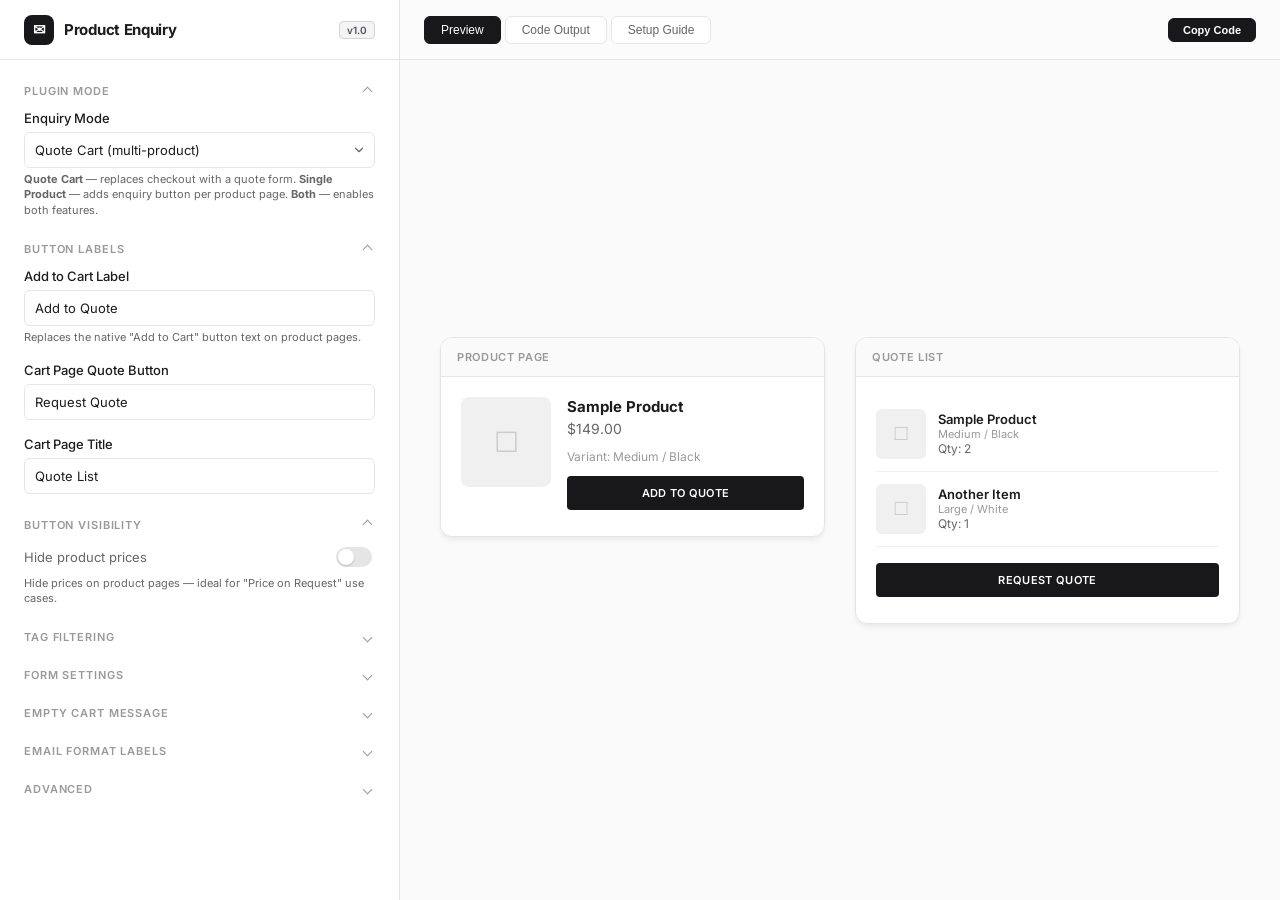
==== commit 11a5accb: "Auto-inherit native button styles, remove manual styling options Buttons now capture computed styles" ====
--- a/config-generator.html
+++ b/config-generator.html
@@ -339,13 +339,6 @@
           </select>
           <p class="helper"><strong>Quote Cart</strong> — replaces checkout with a quote form. <strong>Single Product</strong> — adds enquiry button per product page. <strong>Both</strong> — enables both features.</p>
         </div>
-        <div class="control-row">
-          <label>Cart Icon</label>
-          <select id="cfg-cartIconType" onchange="update()">
-            <option value="cart">Cart (default)</option>
-            <option value="heart">Heart / Wishlist</option>
-          </select>
-        </div>
       </div>
     </div>
 
@@ -431,19 +424,11 @@
 
     <!-- EMPTY CART -->
     <div class="group" id="wrap-emptyCart">
-      <div class="group-header" onclick="this.parentElement.classList.toggle('open')">Empty Cart Messages</div>
+      <div class="group-header" onclick="this.parentElement.classList.toggle('open')">Empty Cart Message</div>
       <div class="group-body">
         <div class="control-row">
           <label>Empty Message</label>
           <input type="text" id="cfg-emptyCartMessage" value="Your quote list is empty." oninput="update()">
-        </div>
-        <div class="control-row">
-          <label>Continue Shopping Label</label>
-          <input type="text" id="cfg-returnToShopLabel" value="Continue browsing" oninput="update()">
-        </div>
-        <div class="control-row">
-          <label>Continue Shopping Link</label>
-          <input type="text" id="cfg-returnToShopLink" value="/products" oninput="update()">
         </div>
       </div>
     </div>
@@ -479,29 +464,6 @@
         <div class="control-row">
           <label>Summary Text</label>
           <input type="text" id="cfg-summaryText" value="Quote contains" oninput="update()">
-        </div>
-      </div>
-    </div>
-
-    <!-- BUTTON STYLE -->
-    <div class="group">
-      <div class="group-header" onclick="this.parentElement.classList.toggle('open')">Button Styling</div>
-      <div class="group-body">
-        <div class="color-row">
-          <span class="color-label">Background</span>
-          <input type="color" id="cfg-btnBg" value="#18181B" oninput="update()">
-        </div>
-        <div class="color-row">
-          <span class="color-label">Text Color</span>
-          <input type="color" id="cfg-btnColor" value="#FFFFFF" oninput="update()">
-        </div>
-        <div class="control-row">
-          <label>Border Radius</label>
-          <input type="text" id="cfg-btnRadius" value="" placeholder="e.g. 4px or 30px" oninput="update()">
-        </div>
-        <div class="control-row">
-          <label>Font Size</label>
-          <input type="text" id="cfg-btnFontSize" value="" placeholder="e.g. 14px" oninput="update()">
         </div>
       </div>
     </div>
@@ -741,10 +703,6 @@
   const singleLabel = getVal('cfg-singleEnquiryLabel') || 'Enquire Now';
   const cartTitle = getVal('cfg-cartPageTitle') || 'Quote List';
   const hidePrice = getVal('cfg-hidePrice');
-  const btnBg = getVal('cfg-btnBg');
-  const btnColor = getVal('cfg-btnColor');
-  const btnRadius = getVal('cfg-btnRadius');
-  const btnFontSize = getVal('cfg-btnFontSize');
 
   // product card
   const addBtn = V('prev-addToCart');
@@ -778,18 +736,6 @@
   V('prev-checkoutBtn').style.display = 'none';
   V('prev-quoteBtn').innerText = quoteBtnLabel;
 
-  // button styling
-  [V('prev-quoteBtn'), enquiryBtn].forEach(b => {
-    if (btnBg) b.style.backgroundColor = btnBg;
-    else b.style.backgroundColor = '';
-    if (btnColor) b.style.color = btnColor;
-    else b.style.color = '';
-    if (btnRadius) b.style.borderRadius = btnRadius;
-    else b.style.borderRadius = '';
-    if (btnFontSize) b.style.fontSize = btnFontSize;
-    else b.style.fontSize = '';
-  });
-
   // wire up preview click for popup
   enquiryBtn.onclick = () => showMockPopup('single');
   V('prev-quoteBtn').onclick = () => showMockPopup('cart');
@@ -843,18 +789,16 @@
   const cfg = {};
 
   const fields = [
-    ['mode','quote-cart'], ['cartIconType','cart'], ['fieldName','Cart'],
+    ['mode','quote-cart'], ['fieldName','Cart'],
     ['addToCartLabel','Add to Quote'], ['quoteBtnLabel','Request Quote'],
     ['singleEnquiryLabel','Enquire Now'], ['cartPageTitle','Quote List'],
     ['hidePrice',false],
     ['filterByTag',false], ['enquiryTag','enquiry'], ['excludeTag',''],
     ['emptyCartMessage','Your quote list is empty.'],
-    ['returnToShopLabel','Continue browsing'], ['returnToShopLink','/products'],
     ['includePrices',false], ['includeProductUrl',true],
     ['labelItem','Item'], ['labelTitle','Title'], ['labelVariant','Variant(s)'],
     ['labelSku','SKU'], ['labelQty','Qty'], ['labelPrice','Price'],
     ['summaryText','Quote contains'],
-    ['btnBg','#18181B'], ['btnColor','#FFFFFF'], ['btnRadius',''], ['btnFontSize',''],
     ['executionDelay',500]
   ];
 
@@ -872,8 +816,6 @@
 
   // remove empty optional strings
   if (!cfg.excludeTag) delete cfg.excludeTag;
-  if (!cfg.btnRadius) delete cfg.btnRadius;
-  if (!cfg.btnFontSize) delete cfg.btnFontSize;
 
   // remove tag settings when filtering is disabled
   if (!cfg.filterByTag) {
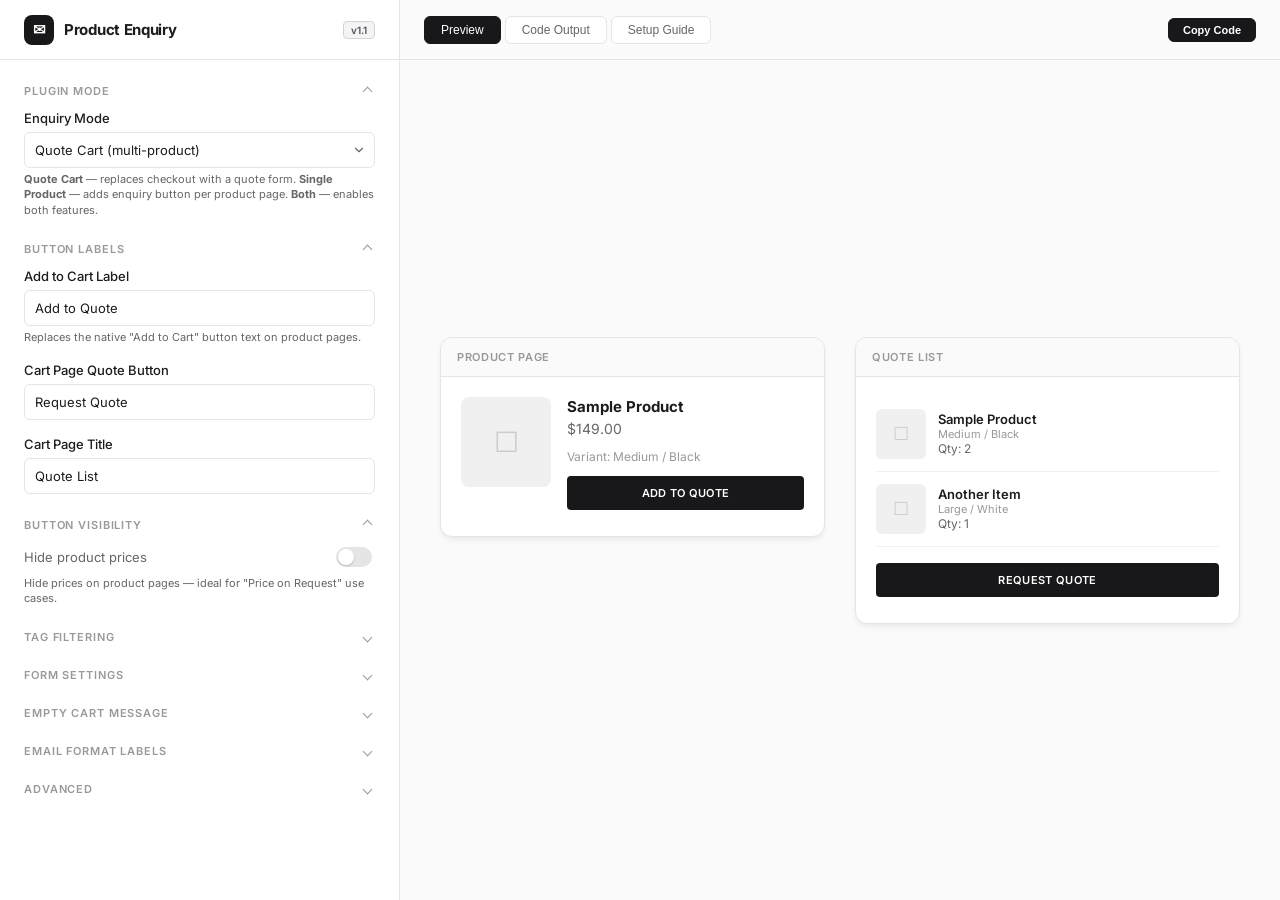
==== commit 7de3d9dc: "Popup form: fetch form from dedicated page instead of footer lightbox Adds formPageUrl config — when" ====
--- a/config-generator.html
+++ b/config-generator.html
@@ -322,7 +322,7 @@
 <div class="sidebar">
   <div class="sidebar-header">
     <h2><span class="brand-icon">✉</span> Product Enquiry</h2>
-    <span class="badge">v1.0</span>
+    <span class="badge">v1.1</span>
   </div>
   <div class="sidebar-content">
 
@@ -407,9 +407,14 @@
       <div class="group-header" onclick="this.parentElement.classList.toggle('open')">Form Settings</div>
       <div class="group-body">
         <div class="control-row">
+          <label>Form Page URL</label>
+          <input type="text" id="cfg-formPageUrl" value="" placeholder="/enquiry-form" oninput="update()">
+          <p class="helper">URL of a page containing your enquiry form. The form will open in a popup. Leave empty to use the footer lightbox approach instead.</p>
+        </div>
+        <div class="control-row">
           <label>Form Field Label</label>
           <input type="text" id="cfg-fieldName" value="Cart" oninput="update()">
-          <p class="helper">Must match the label of the textarea field in your footer lightbox form.</p>
+          <p class="helper">Must match the label of the textarea field in your form block.</p>
         </div>
         <div class="toggle-row">
           <label>Include prices in form data</label>
@@ -575,8 +580,8 @@
         <div class="step">
           <div class="step-num">1</div>
           <div class="step-content">
-            <h4>Create the Lightbox Form</h4>
-            <p>Go to your Squarespace site editor. Open the <strong>Footer</strong> section. Add a <strong>Form Block</strong> and set it to open as a <strong>Lightbox</strong>. Design the form with the fields you want (Name, Email, Phone, Message, etc.). Add one <strong>Textarea</strong> field and set its label to match the <code>Form Field Label</code> setting in the config (default: <code>Cart</code>). This field will be auto-filled with product/cart data. You may want to hide this field with CSS later.</p>
+            <h4>Create the Enquiry Form</h4>
+            <p>Create a new page (e.g. <code>/enquiry-form</code>) and add a <strong>Form Block</strong> to it. Design the form with the fields you want (Name, Email, Phone, Message, etc.). Add one <strong>Textarea</strong> field and set its label to match the <code>Form Field Label</code> setting (default: <code>Cart</code>). Enter the page URL in the <em>Form Page URL</em> setting. The form will load in a popup when users click the enquiry button. <em>Alternatively</em>, leave Form Page URL empty and add the form to your site footer as a lightbox (legacy approach).</p>
           </div>
         </div>
 
@@ -789,7 +794,7 @@
   const cfg = {};
 
   const fields = [
-    ['mode','quote-cart'], ['fieldName','Cart'],
+    ['mode','quote-cart'], ['formPageUrl',''], ['fieldName','Cart'],
     ['addToCartLabel','Add to Quote'], ['quoteBtnLabel','Request Quote'],
     ['singleEnquiryLabel','Enquire Now'], ['cartPageTitle','Quote List'],
     ['hidePrice',false],
